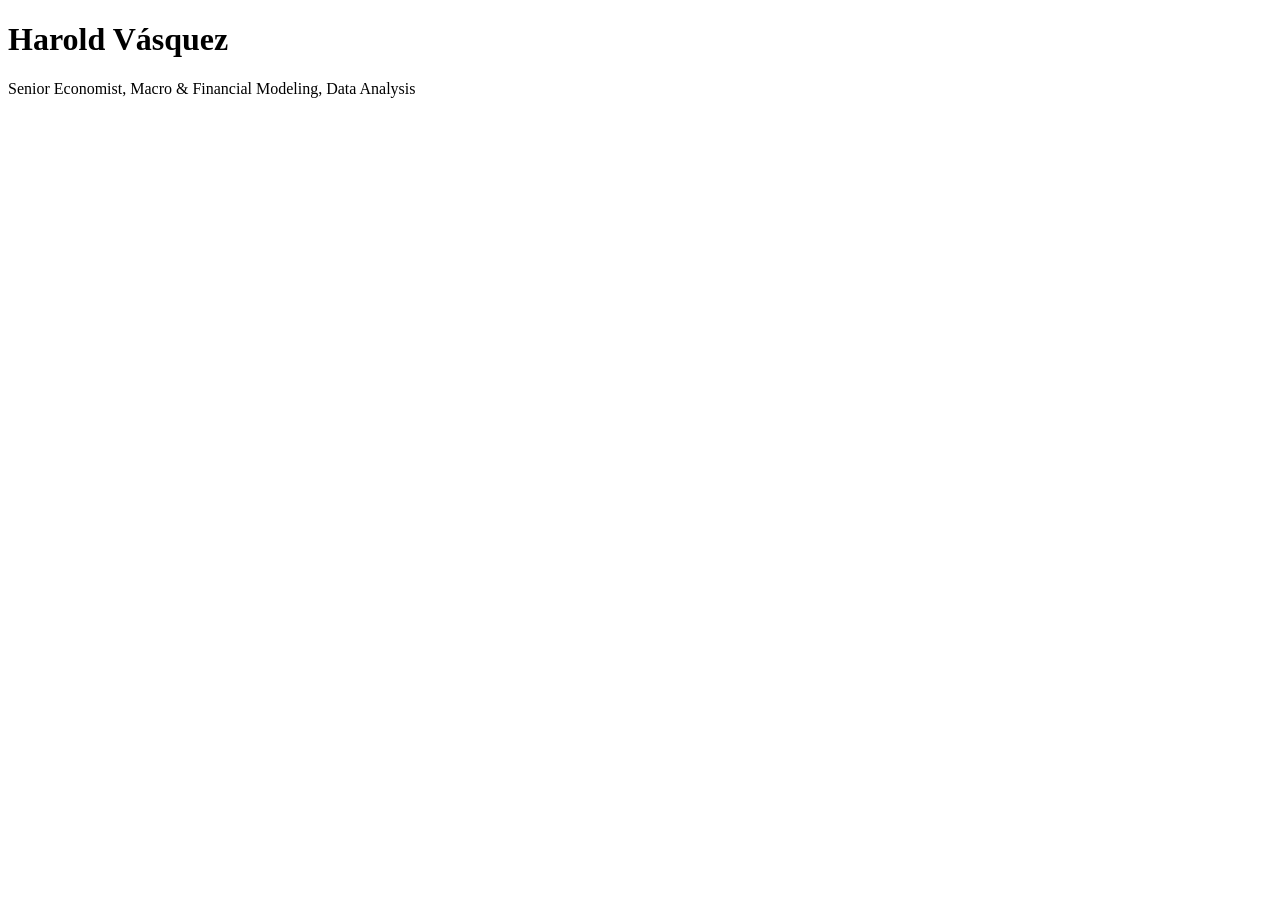
==== index.html @ 073878ef "Create initial homepage" ====
<!DOCTYPE html>
<html lang="en">
<head>
    <meta charset="UTF-8">
    <meta name="viewport" content="width=device-width, initial-scale=1.0">
    <title>Harold Vásquez | Economics, Data & Modeling</title> 
</head>

<body>
    <h1>Harold Vásquez</h1>

    <p>Senior Economist, Macro & Financial Modeling, Data Analysis</p>
</body>
</html>
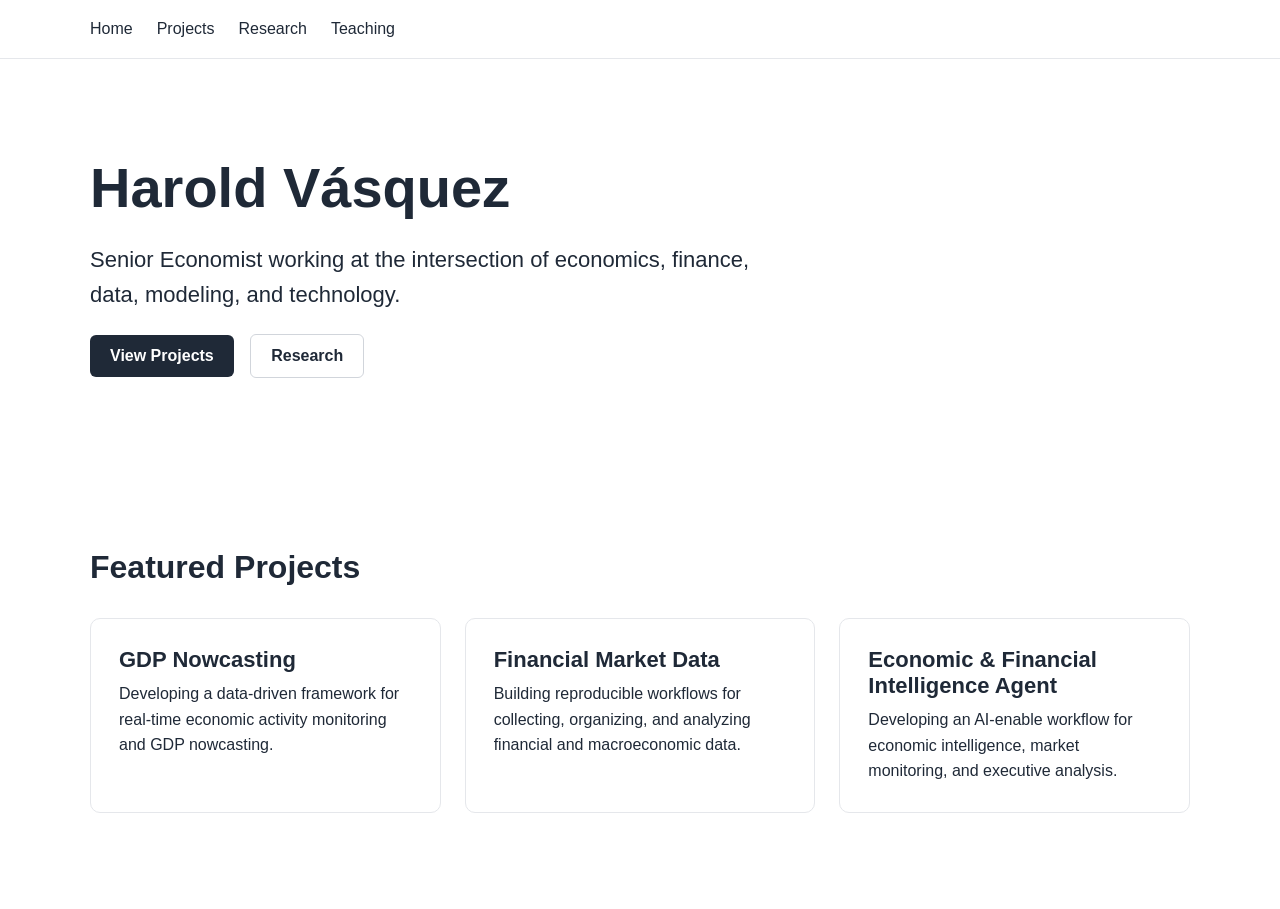
==== commit 36b04d8e: "Build responsive homepage prototype" ====
--- a/index.html
+++ b/index.html
@@ -3,12 +3,62 @@
 <head>
     <meta charset="UTF-8">
     <meta name="viewport" content="width=device-width, initial-scale=1.0">
+    
+    <link rel="stylesheet" href="assets/css/style.css">
+
     <title>Harold Vásquez | Economics, Data & Modeling</title> 
 </head>
 
 <body>
-    <h1>Harold Vásquez</h1>
+    <header>
+        <nav>
+            <a href="index.html">Home</a>
+            <a href="projects.html">Projects</a>
+            <a href="research.html">Research</a>
+            <a href="teaching.html">Teaching</a>
+        </nav>
+    </header>
 
-    <p>Senior Economist, Macro & Financial Modeling, Data Analysis</p>
+    <main>
+        <section class="hero">
+            <h1>Harold Vásquez</h1>
+
+            <p>
+                Senior Economist working at the intersection of economics, finance, data, modeling, and technology.
+            </p>
+
+            <a class="button primary" href="projects.html">View Projects</a>
+            <a class="button secondary" href="research.html">Research</a>
+        </section>
+
+        <section class="featured-projects">
+            <h2>Featured Projects</h2>
+            
+            <div class="project-grid">
+
+                <article class="project-card">
+                    <h3>GDP Nowcasting</h3>
+                    <p>
+                    Developing a data-driven framework for real-time economic activity monitoring and GDP nowcasting.
+                    </p>
+                </article>
+
+                <article class="project-card">
+                    <h3>Financial Market Data</h3>
+                    <p>
+                    Building reproducible workflows for collecting, organizing, and analyzing financial and macroeconomic data.
+                    </p>
+                </article>
+
+                <article class="project-card">
+                    <h3>Economic & Financial Intelligence Agent</h3>
+                    <p>
+                    Developing an AI-enable workflow for economic intelligence, market monitoring, and executive analysis.
+                 </p>
+                </article>
+            </div>
+
+        </section>
+    </main>
 </body>
 </html>
--- a/assets/css/style.css
+++ b/assets/css/style.css
@@ -0,0 +1,124 @@
+body {
+    margin: 0;
+    font-family: Arial, Helvetica, sans-serif;
+    color: #1f2937;
+    background-color: #ffffff;
+}
+
+header {
+    border-bottom: 1px solid #e5e7eb;
+}   
+
+nav {
+    max-width: 1100px;
+    margin: 0 auto;
+    padding: 20px 24px;
+    display: flex;
+    align-items: center;
+    gap: 24px;
+    flex-wrap: wrap;
+}
+
+nav a {
+    color: #1f2937;
+    text-decoration: none;
+    font-weight: 500;
+}   
+
+.hero {
+    max-width: 1100px;
+    margin: 0 auto;
+    padding: 96px 24px;
+}
+
+.hero h1 {
+    margin: 0 0 16px;
+    font-size: 56px;
+}
+
+.hero p {
+    max-width: 700px;
+    font-size: 22px;
+    line-height: 1.6;
+}   
+
+.button {
+    display: inline-block;
+    padding: 12px 20px;
+    margin-right: 12px;
+    text-decoration: none;
+    border-radius: 6px;
+    font-weight: 600;
+}
+
+.button.primary {
+    background-color: #1f2937;
+    color: #ffffff;
+}
+
+.button.secondary {
+    color: #1f2937;
+    border: 1px solid #d1d5db;
+}
+
+.featured-projects {
+    max-width: 1100px;
+    margin: 0 auto;
+    padding: 48px 24px 96px;
+}
+
+.featured-projects h2 {
+    font-size: 32px;
+    margin-bottom: 32px;
+}
+
+.project-card {
+    padding: 28px;
+    border: 1px solid #e5e7eb;
+    border-radius: 10px;
+}
+
+.project-card h3 {
+    font-size: 22px;
+    margin: 0 0 8px;
+}
+
+.project-card p {
+    max-width: 750px;
+    line-height: 1.6;
+    margin: 0;
+}
+
+/* Desktop */
+.project-grid {
+    display: grid;
+    grid-template-columns: repeat(3, 1fr);
+    gap: 24px;
+}
+
+/* Tablet */
+@media (max-width: 1024px) {
+    .project-grid {
+        grid-template-columns: repeat(2, 1fr);
+    }
+}
+
+/* Mobile */
+@media (max-width: 768px) {
+    .project-grid {
+        grid-template-columns: 1fr;
+    }
+
+    .hero {
+        padding: 64px 24px;
+    }
+
+    .hero h1 {
+        font-size: 40px;
+    }
+
+    .hero p {
+        font-size: 19px;
+    }
+}
+
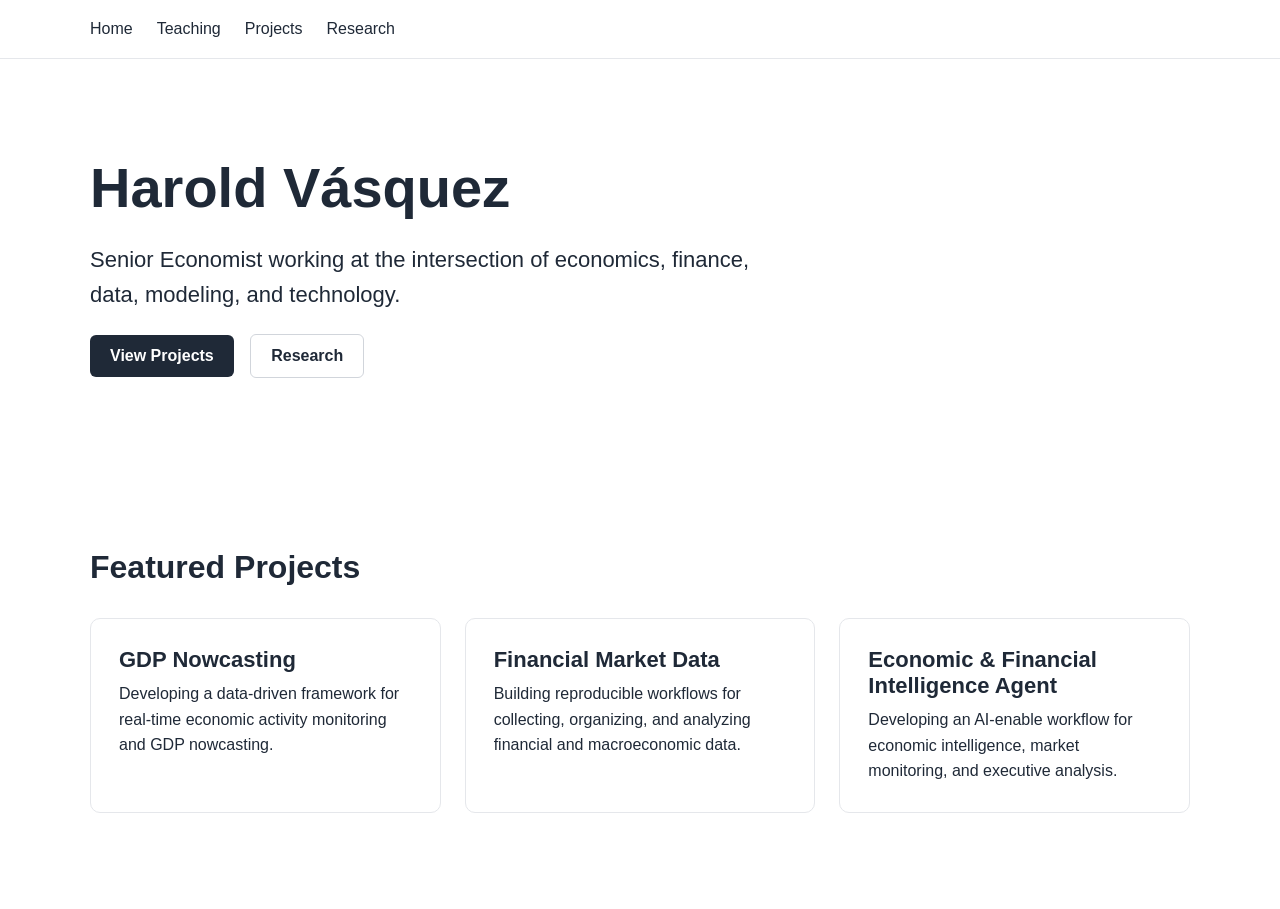
==== commit 49f78d18: "Add Macroeconomics courses pages and update navigation" ====
--- a/index.html
+++ b/index.html
@@ -13,9 +13,9 @@
     <header>
         <nav>
             <a href="index.html">Home</a>
+            <a href="teaching.html">Teaching</a>
             <a href="projects.html">Projects</a>
             <a href="research.html">Research</a>
-            <a href="teaching.html">Teaching</a>
         </nav>
     </header>
 
--- a/assets/css/style.css
+++ b/assets/css/style.css
@@ -122,3 +122,89 @@
     }
 }
 
+
+/* Teaching page */
+
+.teaching-intro,
+.teaching-section {
+    max-width: 1100px;
+    margin: 0 auto;
+    padding-left: 24px;
+    padding-right: 24px;
+}
+
+.teaching-intro {
+    padding-top: 72px;
+    padding-bottom: 32px;
+}
+
+.teaching-intro h1 {
+    font-size: 48px;
+    margin: 0 0 16px;
+}
+
+.teaching-intro p {
+    font-size: 21px;
+    line-height: 1.6;
+    max-width: 760px;
+}
+
+.teaching-section {
+    padding-top: 24px;
+    padding-bottom: 48px;
+}
+
+.teaching-section h2 {
+    font-size: 30px;
+    margin: 0 0 28px;
+}
+
+.course-grid {
+    display: grid;
+    grid-template-columns: repeat(2, minmax(0, 1fr));
+    gap: 24px;
+}
+
+.course-card,
+.laboratory-panel {
+    border: 1px solid #e5e7eb;
+    border-radius: 10px;
+    padding: 28px;
+}
+
+.course-card h3 {
+    font-size: 23px;
+    margin: 0 0 8px;
+}
+
+.course-subtitle {
+    font-weight: 600;
+    color: #4b5563;
+}
+
+.course-card p,
+.laboratory-panel p {
+    line-height: 1.7;
+}
+
+.course-status {
+    display: inline-block;
+    margin-top: 12px;
+    color: #6b7280;
+    font-size: 14px;
+    font-style: italic;
+}
+
+@media (max-width: 768px) {
+    .course-grid {
+        grid-template-columns: 1fr;
+    }
+
+    .teaching-intro h1 {
+        font-size: 38px;
+    }
+
+    .teaching-intro {
+        padding-top: 48px;
+    }
+}
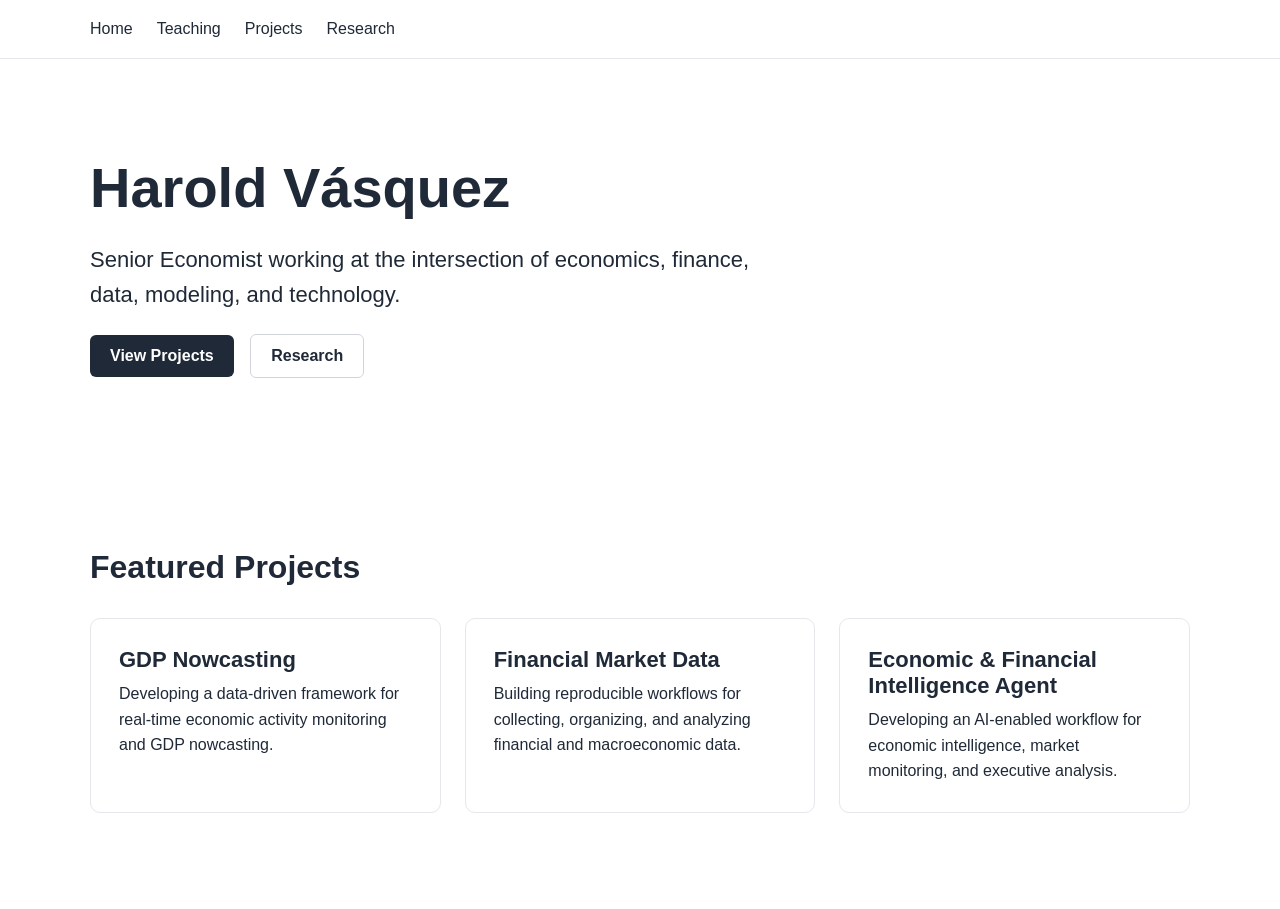
==== commit 423575ee: "Add Projects page with editorial design" ====
--- a/index.html
+++ b/index.html
@@ -53,7 +53,7 @@
                 <article class="project-card">
                     <h3>Economic & Financial Intelligence Agent</h3>
                     <p>
-                    Developing an AI-enable workflow for economic intelligence, market monitoring, and executive analysis.
+                    Developing an AI-enabled workflow for economic intelligence, market monitoring, and executive analysis.
                  </p>
                 </article>
             </div>
--- a/assets/css/style.css
+++ b/assets/css/style.css
@@ -208,3 +208,71 @@
         padding-top: 48px;
     }
 }
+
+/* Editorial course pages — scoped to avoid changing existing pages */
+.course-page { --course-line: #e5e7eb; --course-muted: #667085; }
+.course-page .teaching-intro { max-width: 880px; padding-top: 82px; padding-bottom: 24px; }
+.course-page .teaching-intro h1 { font-size: clamp(2.4rem, 5vw, 3.4rem); letter-spacing: -.035em; line-height: 1.12; }
+.course-page .course-kicker { color: var(--course-muted); text-transform: uppercase; letter-spacing: .12em; font-size: .78rem; font-weight: 700; margin: 0 0 16px; }
+.course-page .teaching-intro p { color: #475467; font-size: 1.15rem; }
+.course-page .teaching-section { max-width: 880px; padding-top: 28px; padding-bottom: 32px; }
+.course-page .teaching-section h2 { font-size: 1.35rem; letter-spacing: -.015em; margin: 0 0 16px; }
+.course-page .teaching-section > p { max-width: 740px; line-height: 1.75; color: #475467; }
+.course-page .syllabus-link { display: inline-flex; align-items: center; gap: 10px; color: #1f2937; text-decoration: none; font-weight: 600; padding: 12px 0; border-bottom: 1px solid #9ca3af; }
+.course-page .syllabus-link:hover, .course-page .topic-list a:hover, .course-page .back-link:hover { color: #075985; border-color: #075985; }
+.course-page .topic-list { list-style: none; margin: 0; padding: 0; border-top: 1px solid var(--course-line); counter-reset: topic -1; }
+.course-page .topic-list li { counter-increment: topic; display: grid; grid-template-columns: 2.5rem minmax(0,1fr); gap: 12px; align-items: baseline; padding: 14px 0; border-bottom: 1px solid var(--course-line); line-height: 1.55; }
+.course-page .topic-list li::before { content: counter(topic, decimal-leading-zero); font-size: .82rem; font-weight: 700; color: #98a2b3; font-variant-numeric: tabular-nums; }
+.course-page .topic-list a { color: #1f2937; text-decoration: underline; text-decoration-color: #cbd5e1; text-underline-offset: 4px; }
+.course-page .topic-list .pending { color: #344054; }
+.course-page .topic-list .topic-status { display: block; color: var(--course-muted); font-size: .78rem; margin-top: 3px; }
+.course-page .course-foot { border-top: 1px solid var(--course-line); padding-top: 24px; margin-top: 16px; }
+.course-page .back-link { color: #475467; text-decoration: underline; text-underline-offset: 4px; }
+.course-page a:focus-visible { outline: 2px solid #075985; outline-offset: 4px; border-radius: 2px; }
+@media (max-width: 768px) { .course-page .teaching-intro { padding-top: 52px; } .course-page .topic-list li { grid-template-columns: 2rem minmax(0,1fr); gap: 8px; } }
+
+/* Macroeconomics II: numbering starts at 01 */
+body.macro-ii .topic-list {
+    counter-reset: topic 0;
+}
+
+/* Purple hover effect for course topic links */
+.course-topics a:hover,
+.course-topics a:focus-visible,
+.topic-list a:hover,
+.topic-list a:focus-visible {
+    color: #7c3aed;
+    text-decoration-color: #7c3aed;
+}
+
+/* Override existing topic link colors */
+.course-topics a:hover,
+.topic-list a:hover {
+    color: #7c3aed !important;
+}
+
+
+/* Projects — restrained editorial layout, scoped to this page */
+.projects-page { --projects-accent: #7c3aed; --projects-rule: #e5e7eb; --projects-muted: #667085; }
+.projects-page .projects-intro,
+.projects-page .projects-list,
+.projects-page .projects-note { max-width: 960px; margin-left: auto; margin-right: auto; padding-left: 24px; padding-right: 24px; }
+.projects-page .projects-intro { padding-top: 82px; padding-bottom: 44px; }
+.projects-page .projects-eyebrow { color: var(--projects-accent); font-size: .78rem; letter-spacing: .11em; text-transform: uppercase; font-weight: 700; margin: 0 0 18px; }
+.projects-page .projects-intro h1 { font-size: clamp(2.5rem, 5vw, 3.5rem); letter-spacing: -.04em; line-height: 1.1; margin: 0 0 20px; }
+.projects-page .projects-intro > p:last-child { max-width: 720px; font-size: 1.13rem; line-height: 1.75; color: #475467; margin: 0; }
+.projects-page .projects-entry { display: grid; grid-template-columns: 52px minmax(0, 1fr); gap: 20px; border-top: 1px solid var(--projects-rule); padding: 34px 0 38px; }
+.projects-page .projects-entry:last-child { border-bottom: 1px solid var(--projects-rule); }
+.projects-page .projects-index { font-size: .86rem; font-weight: 700; color: var(--projects-accent); font-variant-numeric: tabular-nums; padding-top: 3px; }
+.projects-page .projects-category { font-size: .76rem; text-transform: uppercase; letter-spacing: .11em; font-weight: 700; color: var(--projects-muted); margin: 0 0 11px; }
+.projects-page .projects-entry h2 { font-size: clamp(1.35rem, 2.6vw, 1.8rem); letter-spacing: -.025em; line-height: 1.25; margin: 0 0 13px; }
+.projects-page .projects-entry-content > p:not(.projects-category) { max-width: 720px; line-height: 1.75; color: #475467; margin: 0 0 14px; }
+.projects-page .projects-entry-content .projects-stage { font-size: .82rem; font-weight: 600; color: #667085; margin-bottom: 0; }
+.projects-page .projects-note { box-sizing: border-box; padding-top: 26px; padding-bottom: 72px; font-size: .82rem; line-height: 1.6; color: var(--projects-muted); }
+.projects-page nav a:hover,
+.projects-page nav a:focus-visible { color: var(--projects-accent); }
+.projects-page a:focus-visible { outline: 2px solid var(--projects-accent); outline-offset: 4px; }
+@media (max-width: 768px) {
+    .projects-page .projects-intro { padding-top: 54px; padding-bottom: 32px; }
+    .projects-page .projects-entry { grid-template-columns: 32px minmax(0, 1fr); gap: 12px; padding: 28px 0 30px; }
+}
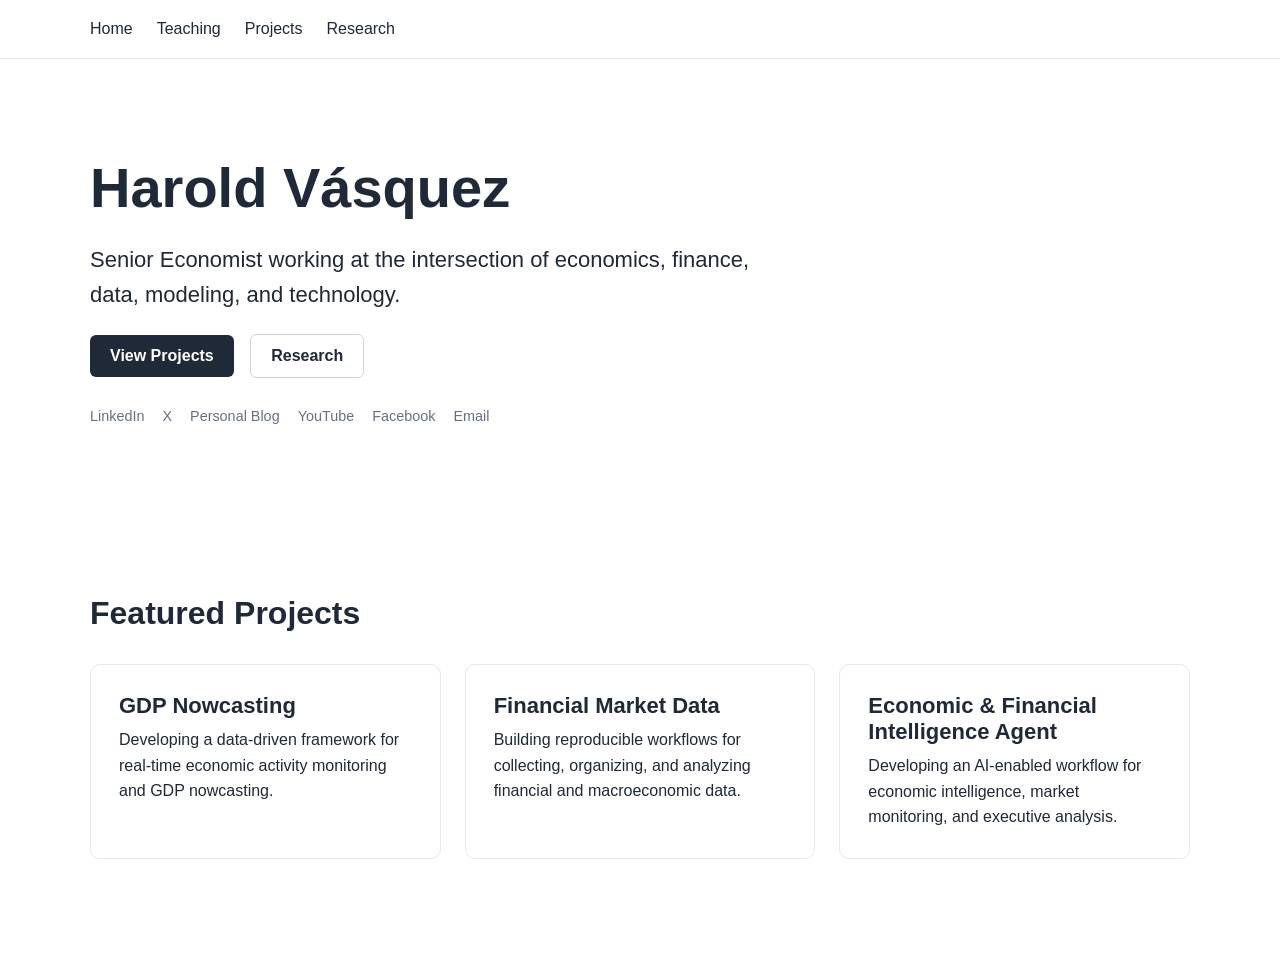
==== commit 250d587c: "actualizacion del Home Actualizando Home introduciendo redes sociales" ====
--- a/index.html
+++ b/index.html
@@ -29,6 +29,16 @@
 
             <a class="button primary" href="projects.html">View Projects</a>
             <a class="button secondary" href="research.html">Research</a>
+        
+
+            <div class="home-social-links" aria-label="Professional profiles and contact">
+                <a href="https://www.linkedin.com/in/haroldvasquez/" target="_blank" rel="noopener noreferrer">LinkedIn</a>
+                <a href="https://x.com/HaroldVasquez" target="_blank" rel="noopener noreferrer">X</a>
+                <a href="https://haroldvasquez.do" target="_blank" rel="noopener noreferrer">Personal Blog</a>
+                <a href="https://www.youtube.com/@Harold.Vasquez" target="_blank" rel="noopener noreferrer">YouTube</a>
+                <a href="https://www.facebook.com/haroldvasquezr" target="_blank" rel="noopener noreferrer">Facebook</a>
+                <a href="mailto:harold.vasquez@intec.edu.do">Email</a>
+            </div>
         </section>
 
         <section class="featured-projects">
--- a/assets/css/style.css
+++ b/assets/css/style.css
@@ -267,7 +267,7 @@
 .projects-page .projects-category { font-size: .76rem; text-transform: uppercase; letter-spacing: .11em; font-weight: 700; color: var(--projects-muted); margin: 0 0 11px; }
 .projects-page .projects-entry h2 { font-size: clamp(1.35rem, 2.6vw, 1.8rem); letter-spacing: -.025em; line-height: 1.25; margin: 0 0 13px; }
 .projects-page .projects-entry-content > p:not(.projects-category) { max-width: 720px; line-height: 1.75; color: #475467; margin: 0 0 14px; }
-.projects-page .projects-entry-content .projects-stage { font-size: .82rem; font-weight: 600; color: #667085; margin-bottom: 0; }
+.projects-page .projects-entry-content .projects-stage { font-size: .82rem; font-weight: 600; color: #7c3aed; margin-bottom: 0; }
 .projects-page .projects-note { box-sizing: border-box; padding-top: 26px; padding-bottom: 72px; font-size: .82rem; line-height: 1.6; color: var(--projects-muted); }
 .projects-page nav a:hover,
 .projects-page nav a:focus-visible { color: var(--projects-accent); }
@@ -276,3 +276,91 @@
     .projects-page .projects-intro { padding-top: 54px; padding-bottom: 32px; }
     .projects-page .projects-entry { grid-template-columns: 32px minmax(0, 1fr); gap: 12px; padding: 28px 0 30px; }
 }
+
+/* ==========================================================
+   RESEARCH PAGE
+   ========================================================== */
+/* Research page: compact editorial bibliography; isolated from Home, Teaching and Projects. */
+.research-page { --research-accent: #7c3aed; --research-line: #e5e7eb; --research-muted: #64748b; }
+.research-page .research-intro,
+.research-page .research-section { box-sizing: border-box; max-width: 960px; margin: 0 auto; padding-left: 24px; padding-right: 24px; }
+.research-page .research-intro { padding-top: 82px; padding-bottom: 36px; }
+.research-page .research-eyebrow { margin: 0 0 18px; font-size: .78rem; font-weight: 700; letter-spacing: .11em; text-transform: uppercase; color: var(--research-accent); }
+.research-page .research-intro h1 { margin: 0 0 18px; font-size: clamp(2.5rem, 5vw, 3.5rem); letter-spacing: -.04em; line-height: 1.1; }
+.research-page .research-intro > p:last-child { max-width: 720px; margin: 0; color: #475467; font-size: 1.13rem; line-height: 1.7; }
+.research-page .research-section { padding-top: 25px; padding-bottom: 25px; }
+.research-page .research-section:last-child { padding-bottom: 78px; }
+.research-page .research-section h2 { margin: 0 0 18px; font-size: clamp(1.35rem, 2.8vw, 1.65rem); letter-spacing: -.025em; }
+.research-page .research-entry { border-top: 1px solid var(--research-line); padding: 17px 0 18px; }
+.research-page .research-entry:last-child { border-bottom: 1px solid var(--research-line); }
+.research-page .research-entry h3 { margin: 0 0 6px; font-size: 1.07rem; font-weight: 650; letter-spacing: -.01em; line-height: 1.42; }
+.research-page .research-citation { margin: 0; font-size: .89rem; color: var(--research-muted); line-height: 1.55; }
+.research-page .research-citation a { color: inherit; text-decoration: underline; text-decoration-color: #d5dce6; text-underline-offset: 3px; transition: color .16s ease, text-decoration-color .16s ease; }
+.research-page .research-citation a:hover,
+.research-page .research-citation a:focus-visible { color: var(--research-accent); text-decoration-color: var(--research-accent); }
+.research-page a:focus-visible { outline: 2px solid var(--research-accent); outline-offset: 4px; border-radius: 2px; }
+.research-page nav a:hover,
+.research-page nav a:focus-visible { color: var(--research-accent); }
+@media (max-width: 768px) {
+    .research-page .research-intro { padding-top: 54px; padding-bottom: 25px; }
+    .research-page .research-section { padding-top: 20px; padding-bottom: 18px; }
+    .research-page .research-entry { padding: 15px 0 16px; }
+}
+
+
+/* Development status — Projects */
+body.projects-page .projects-entry .projects-stage {
+    color: #7c3aed !important;
+}
+
+
+/* Projects: compact methods and development status */
+body.projects-page .projects-entry-content .projects-methods {
+    font-size: 0.90rem;
+    line-height: 1.6;
+    color: #667085;
+}
+
+body.projects-page .projects-entry-content .projects-stage {
+    color: #7c3aed;
+    font-size: 0.82rem;
+    font-weight: 600;
+}
+
+
+/* Home: professional profiles and contact links */
+
+.home-social-links {
+    display: flex;
+    flex-wrap: wrap;
+    gap: 10px 18px;
+    margin-top: 30px;
+    align-items: center;
+}
+
+.home-social-links a {
+    color: #667085;
+    font-size: 0.90rem;
+    font-weight: 500;
+    text-decoration: none;
+    transition: color 0.15s ease;
+}
+
+.home-social-links a:hover,
+.home-social-links a:focus-visible {
+    color: #7c3aed;
+    text-decoration: underline;
+    text-underline-offset: 4px;
+}
+
+.home-social-links a:focus-visible {
+    outline: 2px solid #7c3aed;
+    outline-offset: 4px;
+}
+
+@media (max-width: 768px) {
+    .home-social-links {
+        gap: 12px 16px;
+        margin-top: 24px;
+    }
+}
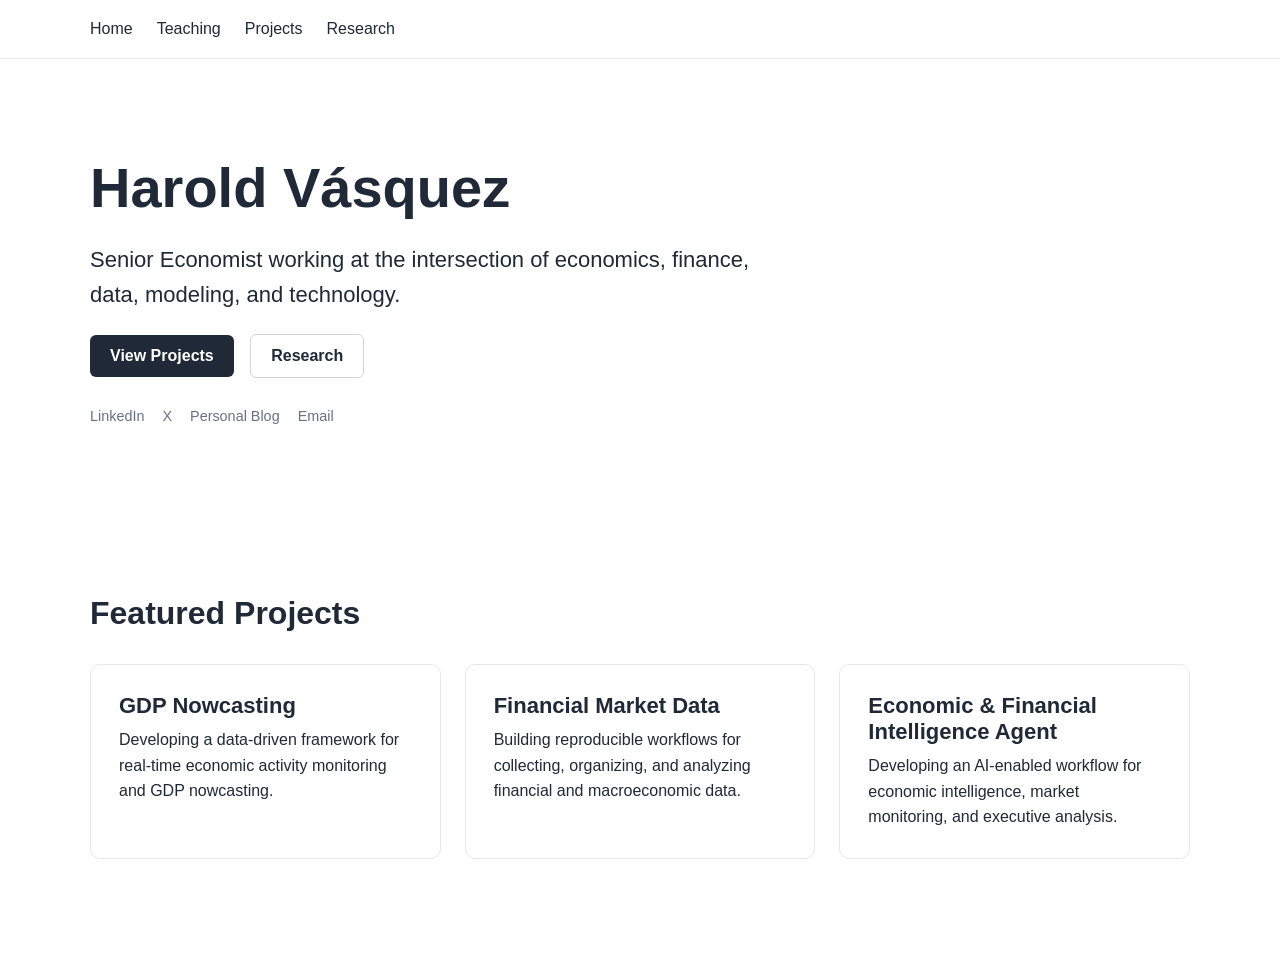
==== commit 6badb1ed: "another update to Home eliminacion de facebook y youtube" ====
--- a/index.html
+++ b/index.html
@@ -35,8 +35,6 @@
                 <a href="https://www.linkedin.com/in/haroldvasquez/" target="_blank" rel="noopener noreferrer">LinkedIn</a>
                 <a href="https://x.com/HaroldVasquez" target="_blank" rel="noopener noreferrer">X</a>
                 <a href="https://haroldvasquez.do" target="_blank" rel="noopener noreferrer">Personal Blog</a>
-                <a href="https://www.youtube.com/@Harold.Vasquez" target="_blank" rel="noopener noreferrer">YouTube</a>
-                <a href="https://www.facebook.com/haroldvasquezr" target="_blank" rel="noopener noreferrer">Facebook</a>
                 <a href="mailto:harold.vasquez@intec.edu.do">Email</a>
             </div>
         </section>
